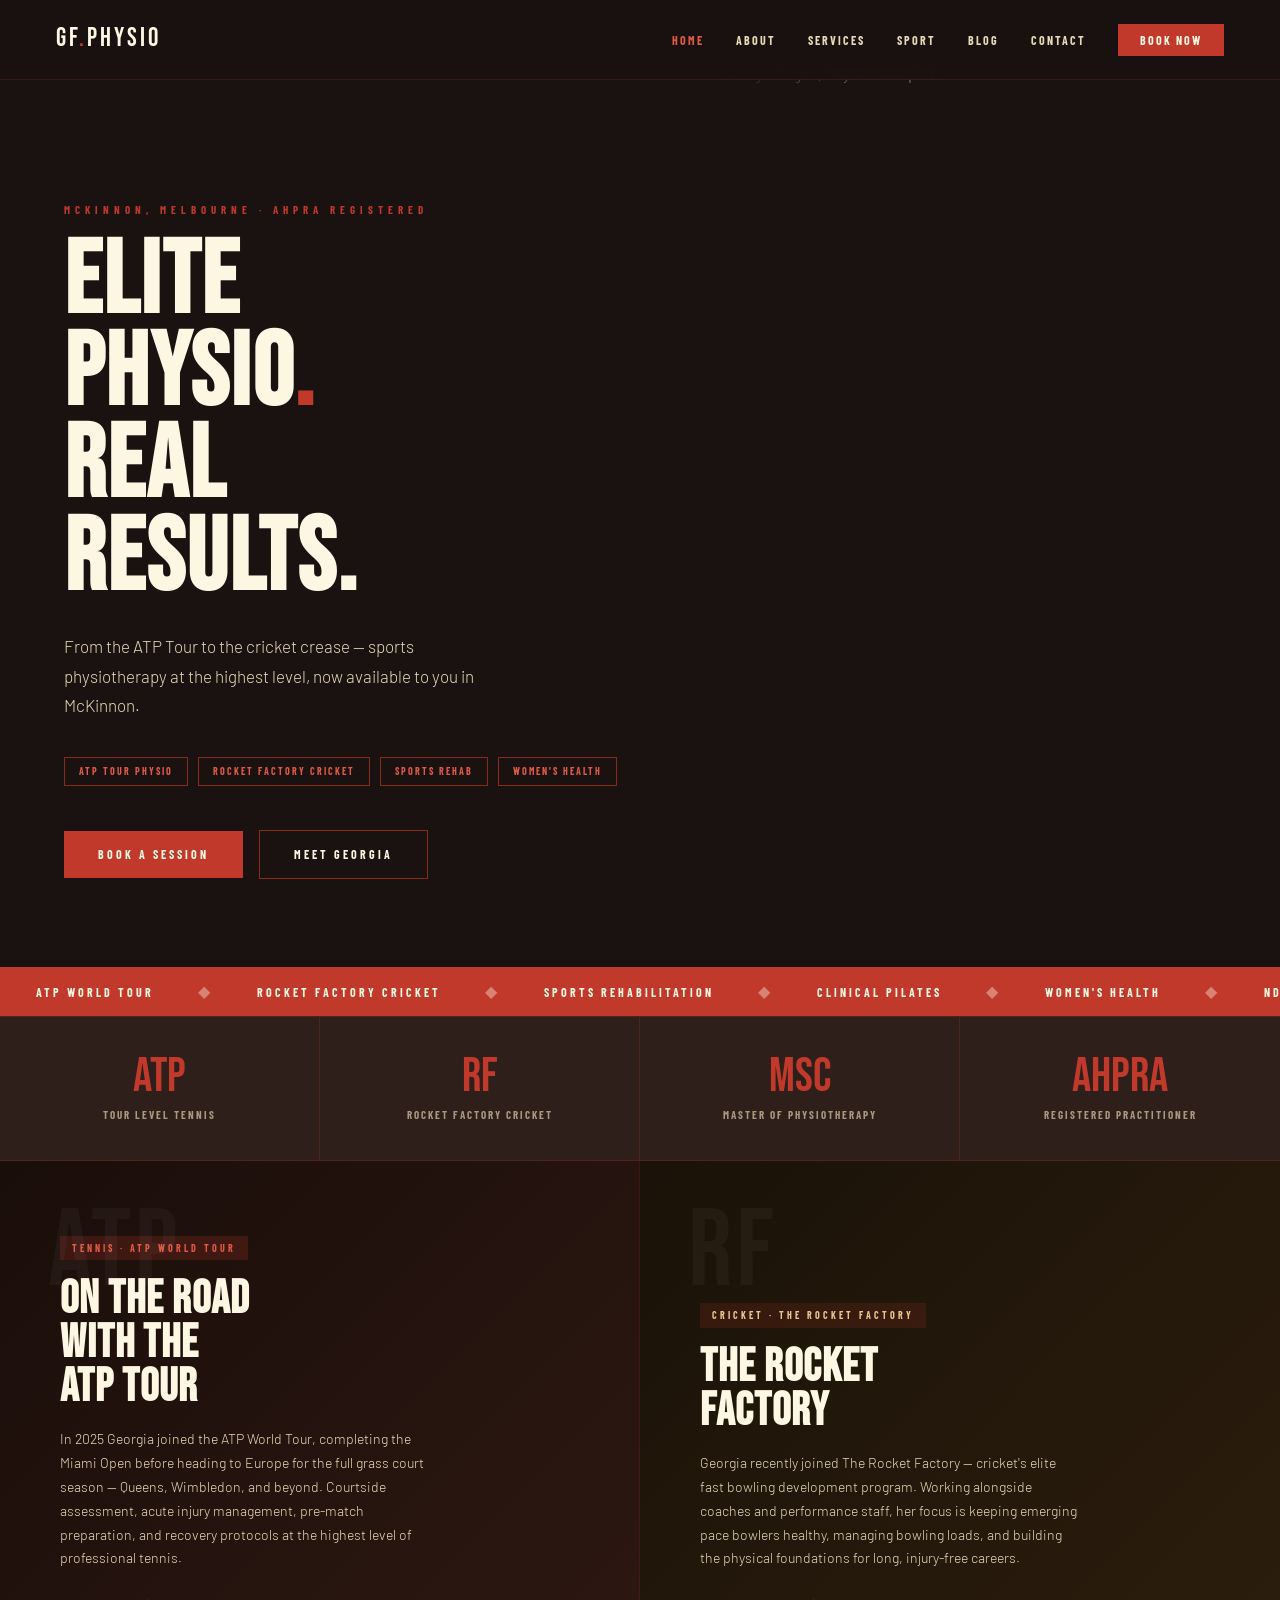
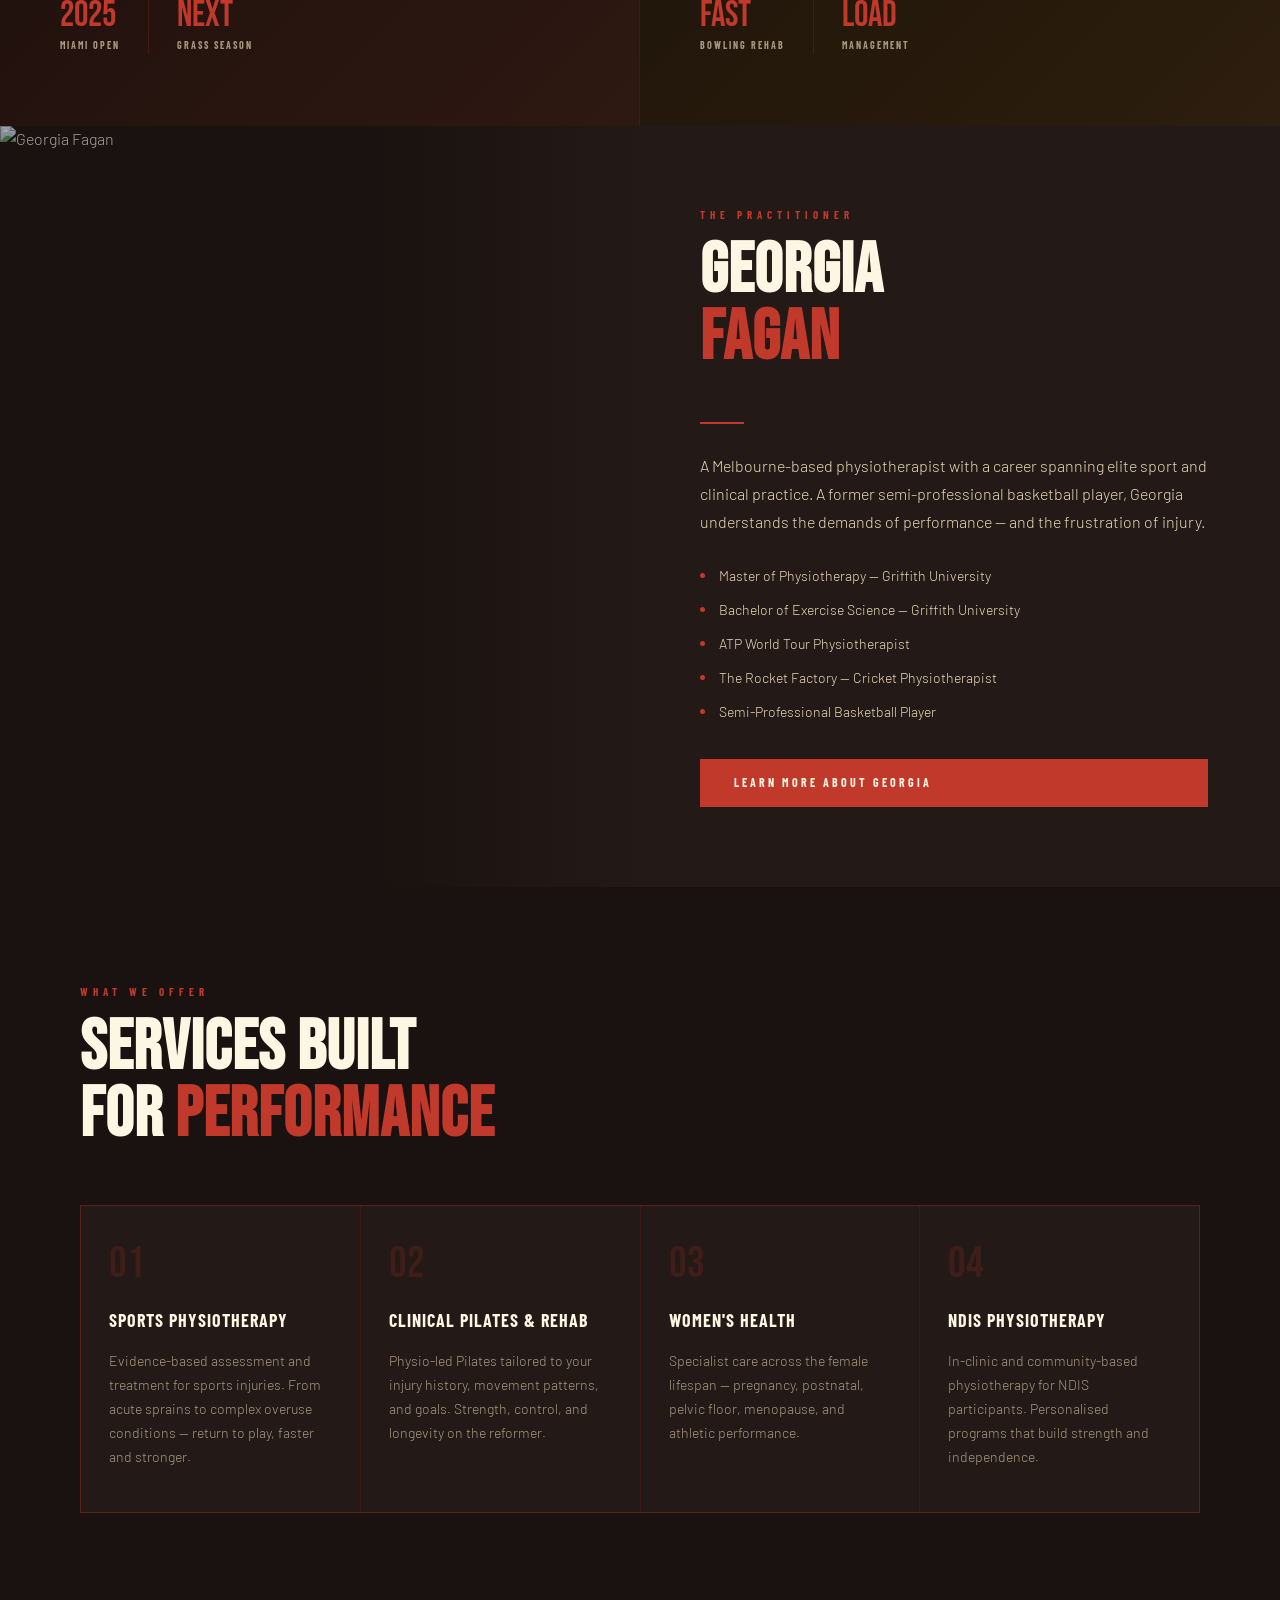
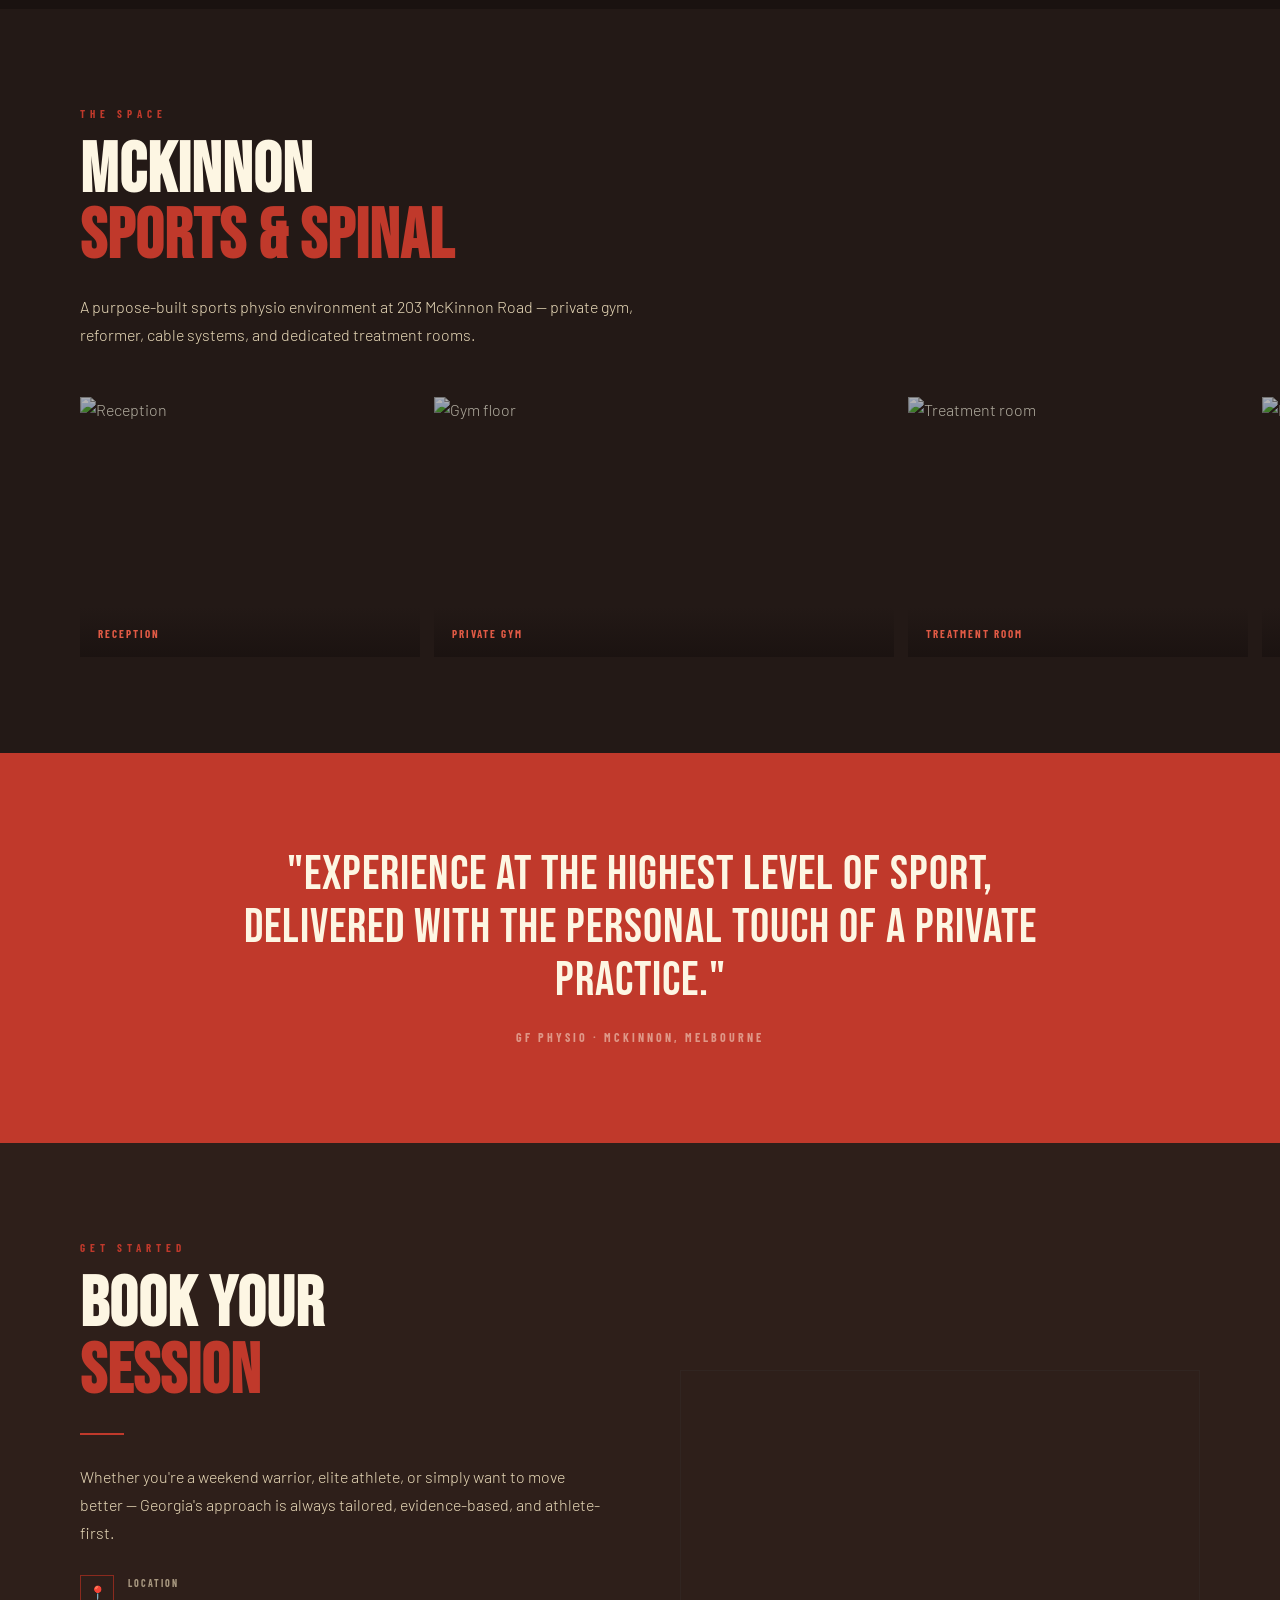
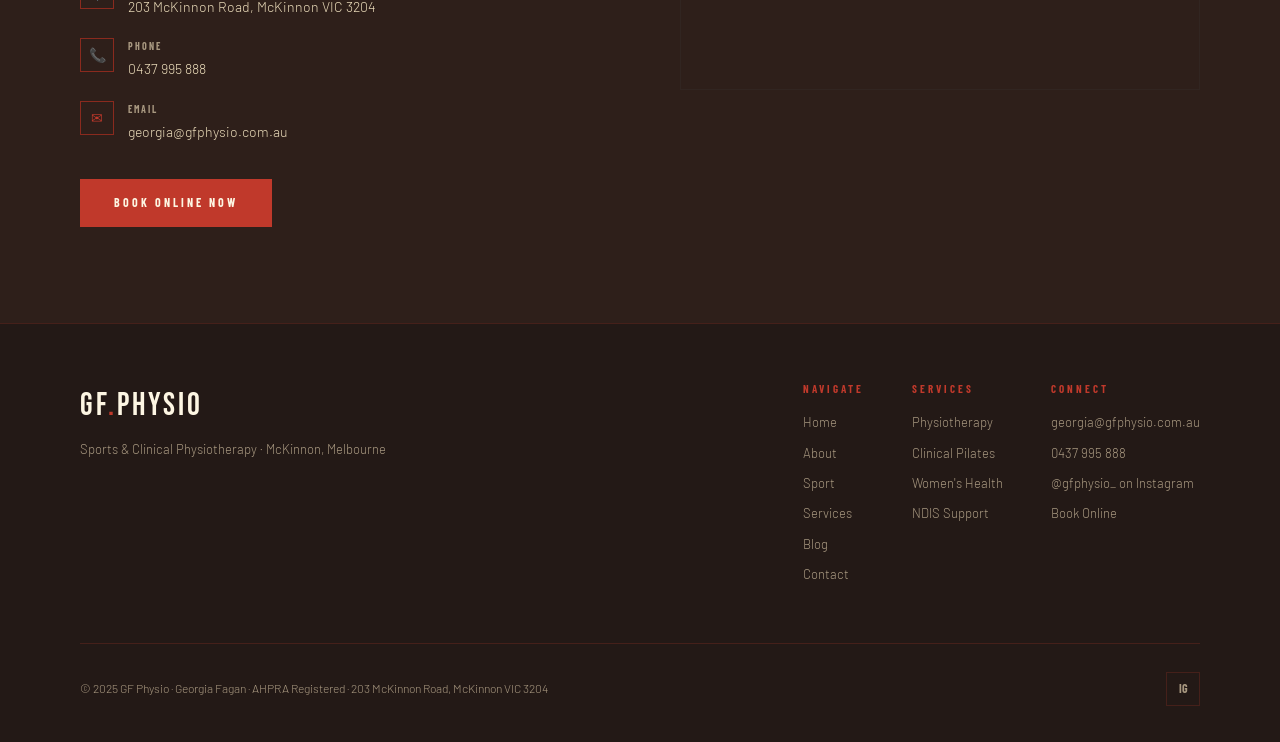
==== index.html @ b9d1942f "Add files via upload" ====
<!DOCTYPE html>
<html lang="en">
<head>
<meta charset="UTF-8">
<meta name="viewport" content="width=device-width, initial-scale=1.0">
<title>GF Physio | Sports & Clinical Physiotherapy — McKinnon, Melbourne</title>
<meta name="description" content="GF Physio offers elite sports physiotherapy in McKinnon, Melbourne. ATP Tour experience, Rocket Factory cricket, sports rehab, clinical Pilates, women's health and NDIS.">
<link rel="stylesheet" href="css/style.css">
<style>
/* ── HOME-SPECIFIC STYLES ── */

/* HERO */
.hero {
  min-height: 100vh;
  display: grid;
  grid-template-columns: 55% 45%;
  position: relative;
}
.hero-left {
  display: flex; flex-direction: column; justify-content: flex-end;
  padding: 140px 64px 88px;
  position: relative; z-index: 2;
}
.hero-eyebrow {
  font-family: 'Barlow Condensed', sans-serif;
  font-size: 11px; font-weight: 700;
  letter-spacing: 5px; text-transform: uppercase;
  color: var(--red); margin-bottom: 18px;
}
.hero-title {
  font-family: 'Bebas Neue', sans-serif;
  font-size: clamp(68px, 8vw, 116px);
  line-height: 0.9; letter-spacing: 2px;
  color: var(--cream); margin-bottom: 26px;
}
.hero-title span { color: var(--red); }
.hero-sub {
  font-size: 17px; font-weight: 300;
  color: var(--cream-dim); max-width: 440px;
  margin-bottom: 36px; line-height: 1.75;
}
.hero-badges { display: flex; gap: 10px; flex-wrap: wrap; margin-bottom: 44px; }
.badge {
  border: 1px solid var(--red-dim);
  color: var(--red-light);
  font-family: 'Barlow Condensed', sans-serif;
  font-size: 10px; font-weight: 700;
  letter-spacing: 2px; text-transform: uppercase;
  padding: 5px 14px;
}
.hero-ctas { display: flex; gap: 16px; align-items: center; flex-wrap: wrap; }
.hero-right { position: relative; overflow: hidden; }
.hero-right img { width: 100%; height: 100%; object-fit: cover; filter: brightness(0.55) contrast(1.1); }
.hero-overlay { position: absolute; inset: 0; background: linear-gradient(to right, var(--dark) 0%, transparent 35%); }
.hero-bottom-fade { position: absolute; bottom: 0; left: 0; right: 0; height: 200px; background: linear-gradient(to top, var(--dark), transparent); }

/* ABOUT STRIP */
.about-strip {
  display: grid; grid-template-columns: 1fr 1fr; gap: 0;
}
.about-img-wrap { position: relative; overflow: hidden; min-height: 560px; }
.about-img-wrap img { width: 100%; height: 100%; object-fit: cover; filter: brightness(0.65) saturate(0.85); }
.about-img-fade { position: absolute; inset: 0; background: linear-gradient(to right, transparent 55%, var(--dark2) 100%); }
.about-content { padding: 80px 72px 80px 60px; display: flex; flex-direction: column; justify-content: center; background: var(--dark2); }
.quals { display: flex; flex-direction: column; gap: 11px; margin: 28px 0 36px; }
.qual { display: flex; align-items: center; gap: 14px; font-size: 14px; color: var(--cream-dim); }
.qual-dot { width: 5px; height: 5px; border-radius: 50%; background: var(--red); flex-shrink: 0; }

/* SERVICES GRID */
.services-grid {
  display: grid;
  grid-template-columns: repeat(4,1fr);
  gap: 1px; background: var(--border);
  border: 1px solid var(--border);
  margin-top: 56px;
}
.service-card {
  background: var(--dark2);
  padding: 36px 28px 44px;
  position: relative;
  transition: background 0.25s;
}
.service-card:hover { background: var(--dark3); }
.service-num { font-family: 'Bebas Neue', sans-serif; font-size: 44px; color: rgba(192,57,43,0.18); margin-bottom: 20px; line-height: 1; }
.service-name { font-family: 'Barlow Condensed', sans-serif; font-size: 18px; font-weight: 700; letter-spacing: 1px; text-transform: uppercase; color: var(--cream); margin-bottom: 14px; }
.service-desc { font-size: 14px; color: var(--muted); line-height: 1.7; }
.service-link { position: absolute; bottom: 24px; right: 24px; color: var(--red); font-size: 18px; opacity: 0; transition: opacity 0.2s, transform 0.2s; }
.service-card:hover .service-link { opacity: 1; transform: translate(3px,-3px); }

/* SPORT PANELS */
.sport-panels { display: grid; grid-template-columns: 1fr 1fr; }
.sport-panel { padding: 72px 60px; min-height: 480px; display: flex; flex-direction: column; justify-content: flex-end; position: relative; overflow: hidden; }
.sport-panel-atp { background: linear-gradient(135deg, #1a0e0a 0%, #2e1812 100%); border-right: 1px solid var(--border); }
.sport-panel-cricket { background: linear-gradient(135deg, #1a1208 0%, #2d1e0e 100%); }
.sport-bg-text {
  position: absolute; top: 36px; left: 48px;
  font-family: 'Bebas Neue', sans-serif; font-size: 110px; line-height: 1;
  color: rgba(255,255,255,0.04); pointer-events: none; letter-spacing: 4px;
}
.sport-tag {
  display: inline-block;
  font-family: 'Barlow Condensed', sans-serif;
  font-size: 10px; font-weight: 700; letter-spacing: 3px; text-transform: uppercase;
  padding: 4px 12px; margin-bottom: 18px;
}
.sport-panel-atp .sport-tag { background: rgba(192,57,43,0.2); color: var(--red-light); }
.sport-panel-cricket .sport-tag { background: rgba(192,57,43,0.15); color: #e8c890; }
.sport-title { font-family: 'Bebas Neue', sans-serif; font-size: 46px; line-height: 0.95; letter-spacing: 1px; color: var(--cream); margin-bottom: 18px; }
.sport-body { font-size: 14px; color: var(--cream-dim); line-height: 1.7; max-width: 380px; margin-bottom: 28px; }
.sport-stats { display: flex; gap: 28px; }
.sport-stat-num { font-family: 'Bebas Neue', sans-serif; font-size: 36px; color: var(--red); line-height: 1; }
.sport-stat-label { font-family: 'Barlow Condensed', sans-serif; font-size: 10px; font-weight: 700; letter-spacing: 2px; text-transform: uppercase; color: var(--muted); margin-top: 3px; }
.sport-divider { width: 1px; background: var(--border); align-self: stretch; }

/* QUOTE STRIP */
.quote-strip { padding: 72px 80px; text-align: center; }
.quote-text {
  font-family: 'Bebas Neue', sans-serif;
  font-size: clamp(28px, 4vw, 48px);
  line-height: 1.1; letter-spacing: 1px;
  color: var(--cream); max-width: 860px; margin: 0 auto 20px;
}
.quote-attr { font-family: 'Barlow Condensed', sans-serif; font-size: 12px; font-weight: 700; letter-spacing: 3px; text-transform: uppercase; color: rgba(253,246,227,0.5); }

/* CLINIC SCROLL */
.clinic-scroll-wrap { overflow-x: auto; padding: 0 80px; scrollbar-width: none; }
.clinic-scroll-wrap::-webkit-scrollbar { display: none; }
.clinic-scroll { display: flex; gap: 14px; }
.clinic-img { flex-shrink: 0; width: 340px; height: 260px; overflow: hidden; position: relative; }
.clinic-img.wide { width: 460px; }
.clinic-img img { width: 100%; height: 100%; object-fit: cover; filter: brightness(0.7); transition: filter 0.3s, transform 0.4s; }
.clinic-img:hover img { filter: brightness(0.9); transform: scale(1.04); }
.clinic-label {
  position: absolute; bottom: 0; left: 0; right: 0;
  padding: 18px 18px 14px;
  background: linear-gradient(to top, rgba(26,18,16,0.9) 0%, transparent 100%);
  font-family: 'Barlow Condensed', sans-serif; font-size: 11px; font-weight: 700; letter-spacing: 2px; text-transform: uppercase; color: var(--red-light);
}

/* BOOKING CTA */
.booking-cta { display: grid; grid-template-columns: 1fr 1fr; align-items: center; gap: 80px; }
.booking-details { display: flex; flex-direction: column; gap: 20px; margin: 28px 0 36px; }
.booking-item { display: flex; gap: 14px; align-items: flex-start; }
.booking-icon { width: 34px; height: 34px; border: 1px solid var(--red-dim); display: flex; align-items: center; justify-content: center; font-size: 14px; flex-shrink: 0; color: var(--red); }
.booking-label { font-family: 'Barlow Condensed', sans-serif; font-size: 10px; font-weight: 700; letter-spacing: 2px; text-transform: uppercase; color: var(--muted); margin-bottom: 3px; }
.booking-value { font-size: 14px; color: var(--cream-dim); }

/* RESPONSIVE */
@media (max-width: 900px) {
  .hero { grid-template-columns: 1fr; min-height: auto; }
  .hero-left { padding: 100px 28px 56px; }
  .hero-right { display: none; }
  .about-strip { grid-template-columns: 1fr; }
  .about-img-wrap { min-height: 320px; }
  .about-img-fade { display: none; }
  .about-content { padding: 56px 28px; }
  .services-grid { grid-template-columns: 1fr 1fr; }
  .sport-panels { grid-template-columns: 1fr; }
  .sport-panel-atp { border-right: none; border-bottom: 1px solid var(--border); }
  .booking-cta { grid-template-columns: 1fr; gap: 0; }
  .clinic-scroll-wrap { padding: 0 28px; }
  .quote-strip { padding: 56px 28px; }
}
@media (max-width: 600px) {
  .services-grid { grid-template-columns: 1fr; }
  .hero-title { font-size: 58px; }
}
</style>
</head>
<body>
<div class="page-wrap">

  <!-- HERO -->
  <section class="hero">
    <div class="hero-left">
      <p class="hero-eyebrow">McKinnon, Melbourne · AHPRA Registered</p>
      <h1 class="hero-title">ELITE<br>PHYSIO<span>.</span><br>REAL<br>RESULTS.</h1>
      <p class="hero-sub">From the ATP Tour to the cricket crease — sports physiotherapy at the highest level, now available to you in McKinnon.</p>
      <div class="hero-badges">
        <span class="badge">ATP Tour Physio</span>
        <span class="badge">Rocket Factory Cricket</span>
        <span class="badge">Sports Rehab</span>
        <span class="badge">Women's Health</span>
      </div>
      <div class="hero-ctas">
        <a href="https://gfphysio.au4.cliniko.com/bookings#service" class="btn btn-primary" target="_blank">Book a Session</a>
        <a href="about.html" class="btn btn-ghost">Meet Georgia</a>
      </div>
    </div>
    <div class="hero-right">
      <img src="images/georgia.jpg" alt="Georgia Fagan, Physiotherapist">
      <div class="hero-overlay"></div>
      <div class="hero-bottom-fade"></div>
    </div>
  </section>

  <!-- TICKER -->
  <div class="ticker">
    <div class="ticker-inner">
      <span class="ticker-item">ATP World Tour</span><span class="ticker-dot">◆</span>
      <span class="ticker-item">Rocket Factory Cricket</span><span class="ticker-dot">◆</span>
      <span class="ticker-item">Sports Rehabilitation</span><span class="ticker-dot">◆</span>
      <span class="ticker-item">Clinical Pilates</span><span class="ticker-dot">◆</span>
      <span class="ticker-item">Women's Health</span><span class="ticker-dot">◆</span>
      <span class="ticker-item">NDIS Support</span><span class="ticker-dot">◆</span>
      <span class="ticker-item">McKinnon · Melbourne</span><span class="ticker-dot">◆</span>
      <span class="ticker-item">ATP World Tour</span><span class="ticker-dot">◆</span>
      <span class="ticker-item">Rocket Factory Cricket</span><span class="ticker-dot">◆</span>
      <span class="ticker-item">Sports Rehabilitation</span><span class="ticker-dot">◆</span>
      <span class="ticker-item">Clinical Pilates</span><span class="ticker-dot">◆</span>
      <span class="ticker-item">Women's Health</span><span class="ticker-dot">◆</span>
      <span class="ticker-item">NDIS Support</span><span class="ticker-dot">◆</span>
      <span class="ticker-item">McKinnon · Melbourne</span><span class="ticker-dot">◆</span>
    </div>
  </div>

  <!-- CREDENTIALS -->
  <div class="cred-strip">
    <div class="cred-grid">
      <div class="cred-item"><div class="cred-num">ATP</div><div class="cred-label">Tour Level Tennis</div></div>
      <div class="cred-item"><div class="cred-num">RF</div><div class="cred-label">Rocket Factory Cricket</div></div>
      <div class="cred-item"><div class="cred-num">MSc</div><div class="cred-label">Master of Physiotherapy</div></div>
      <div class="cred-item"><div class="cred-num">AHPRA</div><div class="cred-label">Registered Practitioner</div></div>
    </div>
  </div>

  <!-- SPORT PANELS -->
  <div class="sport-panels">
    <div class="sport-panel sport-panel-atp">
      <div class="sport-bg-text">ATP</div>
      <div>
        <span class="sport-tag">Tennis · ATP World Tour</span>
        <h2 class="sport-title">ON THE ROAD<br>WITH THE<br>ATP TOUR</h2>
        <p class="sport-body">In 2025 Georgia joined the ATP World Tour, completing the Miami Open before heading to Europe for the full grass court season — Queens, Wimbledon, and beyond. Courtside assessment, acute injury management, pre-match preparation, and recovery protocols at the highest level of professional tennis.</p>
        <div class="sport-stats">
          <div class="sport-stat"><div class="sport-stat-num">2025</div><div class="sport-stat-label">Miami Open</div></div>
          <div class="sport-divider"></div>
          <div class="sport-stat"><div class="sport-stat-num">Next</div><div class="sport-stat-label">Grass Season</div></div>
        </div>
      </div>
    </div>
    <div class="sport-panel sport-panel-cricket">
      <div class="sport-bg-text">RF</div>
      <div>
        <span class="sport-tag">Cricket · The Rocket Factory</span>
        <h2 class="sport-title">THE ROCKET<br>FACTORY</h2>
        <p class="sport-body">Georgia recently joined The Rocket Factory — cricket's elite fast bowling development program. Working alongside coaches and performance staff, her focus is keeping emerging pace bowlers healthy, managing bowling loads, and building the physical foundations for long, injury-free careers.</p>
        <div class="sport-stats">
          <div class="sport-stat"><div class="sport-stat-num">Fast</div><div class="sport-stat-label">Bowling Rehab</div></div>
          <div class="sport-divider"></div>
          <div class="sport-stat"><div class="sport-stat-num">Load</div><div class="sport-stat-label">Management</div></div>
        </div>
      </div>
    </div>
  </div>

  <!-- ABOUT STRIP -->
  <div class="about-strip">
    <div class="about-img-wrap">
      <img src="images/georgia.jpg" alt="Georgia Fagan">
      <div class="about-img-fade"></div>
    </div>
    <div class="about-content">
      <p class="section-label">The Practitioner</p>
      <h2 class="section-title">GEORGIA<br><span>FAGAN</span></h2>
      <div class="gold-line"></div>
      <p class="section-body">A Melbourne-based physiotherapist with a career spanning elite sport and clinical practice. A former semi-professional basketball player, Georgia understands the demands of performance — and the frustration of injury.</p>
      <div class="quals">
        <div class="qual"><div class="qual-dot"></div>Master of Physiotherapy — Griffith University</div>
        <div class="qual"><div class="qual-dot"></div>Bachelor of Exercise Science — Griffith University</div>
        <div class="qual"><div class="qual-dot"></div>ATP World Tour Physiotherapist</div>
        <div class="qual"><div class="qual-dot"></div>The Rocket Factory — Cricket Physiotherapist</div>
        <div class="qual"><div class="qual-dot"></div>Semi-Professional Basketball Player</div>
      </div>
      <a href="about.html" class="btn btn-primary">Learn More About Georgia</a>
    </div>
  </div>

  <!-- SERVICES -->
  <section class="section section--dark">
    <p class="section-label">What We Offer</p>
    <h2 class="section-title">SERVICES BUILT<br>FOR <span>PERFORMANCE</span></h2>
    <div class="services-grid">
      <div class="service-card">
        <div class="service-num">01</div>
        <div class="service-name">Sports Physiotherapy</div>
        <p class="service-desc">Evidence-based assessment and treatment for sports injuries. From acute sprains to complex overuse conditions — return to play, faster and stronger.</p>
        <a href="services.html#physio" class="service-link">↗</a>
      </div>
      <div class="service-card">
        <div class="service-num">02</div>
        <div class="service-name">Clinical Pilates & Rehab</div>
        <p class="service-desc">Physio-led Pilates tailored to your injury history, movement patterns, and goals. Strength, control, and longevity on the reformer.</p>
        <a href="services.html#pilates" class="service-link">↗</a>
      </div>
      <div class="service-card">
        <div class="service-num">03</div>
        <div class="service-name">Women's Health</div>
        <p class="service-desc">Specialist care across the female lifespan — pregnancy, postnatal, pelvic floor, menopause, and athletic performance.</p>
        <a href="services.html#womens" class="service-link">↗</a>
      </div>
      <div class="service-card">
        <div class="service-num">04</div>
        <div class="service-name">NDIS Physiotherapy</div>
        <p class="service-desc">In-clinic and community-based physiotherapy for NDIS participants. Personalised programs that build strength and independence.</p>
        <a href="services.html#ndis" class="service-link">↗</a>
      </div>
    </div>
  </section>

  <!-- CLINIC PHOTOS -->
  <section class="section section--dark2" style="padding-left:0;padding-right:0;">
    <div style="padding:0 80px 48px;">
      <p class="section-label">The Space</p>
      <h2 class="section-title">McKINNON<br><span>SPORTS & SPINAL</span></h2>
      <p class="section-body">A purpose-built sports physio environment at 203 McKinnon Road — private gym, reformer, cable systems, and dedicated treatment rooms.</p>
    </div>
    <div class="clinic-scroll-wrap">
      <div class="clinic-scroll">
        <div class="clinic-img"><img src="images/reception.jpg" alt="Reception"><div class="clinic-label">Reception</div></div>
        <div class="clinic-img wide"><img src="images/gym1.jpg" alt="Gym floor"><div class="clinic-label">Private Gym</div></div>
        <div class="clinic-img"><img src="images/treatment.jpg" alt="Treatment room"><div class="clinic-label">Treatment Room</div></div>
        <div class="clinic-img wide"><img src="images/gym2.jpg" alt="Equipment"><div class="clinic-label">Equipment</div></div>
        <div class="clinic-img"><img src="images/corridor.jpg" alt="Corridor"><div class="clinic-label">The Clinic</div></div>
      </div>
    </div>
  </section>

  <!-- QUOTE -->
  <section class="section section--red">
    <div class="quote-strip" style="padding:0;">
      <p class="quote-text">"EXPERIENCE AT THE HIGHEST LEVEL OF SPORT, DELIVERED WITH THE PERSONAL TOUCH OF A PRIVATE PRACTICE."</p>
      <p class="quote-attr">GF Physio · McKinnon, Melbourne</p>
    </div>
  </section>

  <!-- BOOKING CTA -->
  <section class="section section--dark3">
    <div class="booking-cta">
      <div>
        <p class="section-label">Get Started</p>
        <h2 class="section-title">BOOK YOUR<br><span>SESSION</span></h2>
        <div class="gold-line"></div>
        <p class="section-body">Whether you're a weekend warrior, elite athlete, or simply want to move better — Georgia's approach is always tailored, evidence-based, and athlete-first.</p>
        <div class="booking-details">
          <div class="booking-item">
            <div class="booking-icon">📍</div>
            <div><div class="booking-label">Location</div><div class="booking-value">203 McKinnon Road, McKinnon VIC 3204</div></div>
          </div>
          <div class="booking-item">
            <div class="booking-icon">📞</div>
            <div><div class="booking-label">Phone</div><div class="booking-value"><a href="tel:0437995888" style="color:var(--cream-dim);">0437 995 888</a></div></div>
          </div>
          <div class="booking-item">
            <div class="booking-icon">✉</div>
            <div><div class="booking-label">Email</div><div class="booking-value"><a href="mailto:georgia@gfphysio.com.au" style="color:var(--cream-dim);">georgia@gfphysio.com.au</a></div></div>
          </div>
        </div>
        <a href="https://gfphysio.au4.cliniko.com/bookings#service" class="btn btn-primary" target="_blank">Book Online Now</a>
      </div>
      <div>
        <iframe src="https://www.google.com/maps/embed?pb=!1m18!1m12!1m3!1d3148.0!2d145.047!3d-37.917!2m3!1f0!2f0!3f0!3m2!1i1024!2i768!4f13.1!3m3!1m2!1s0x0%3A0x0!2s203+McKinnon+Road+McKinnon!5e0!3m2!1sen!2sau!4v1" width="100%" height="320" style="border:1px solid var(--border); filter:grayscale(1) brightness(0.7);" allowfullscreen="" loading="lazy"></iframe>
      </div>
    </div>
  </section>

</div>
<script src="js/layout.js"></script>
</body>
</html>
---- css/style.css ----
/* ============================================================
   GF PHYSIO — MAIN STYLESHEET
   ============================================================ */

@import url('https://fonts.googleapis.com/css2?family=Bebas+Neue&family=Barlow:ital,wght@0,300;0,400;0,500;0,600;1,300&family=Barlow+Condensed:wght@400;600;700&display=swap');

*, *::before, *::after { box-sizing: border-box; margin: 0; padding: 0; }

:root {
  --dark:       #1a1210;
  --dark2:      #231916;
  --dark3:      #2e1f1a;
  --dark4:      #3d2920;
  --red:        #c0392b;
  --red-light:  #e05a45;
  --red-dim:    #8a2a1e;
  --cream:      #fdf6e3;
  --cream-dim:  #e8d9b8;
  --muted:      #a89880;
  --border:     rgba(192,57,43,0.22);
}

html { scroll-behavior: smooth; }

body {
  background: var(--dark);
  color: var(--cream);
  font-family: 'Barlow', sans-serif;
  font-weight: 300;
  line-height: 1.65;
  overflow-x: hidden;
}

img { display: block; max-width: 100%; }
a { text-decoration: none; color: inherit; }

/* ── NAV ── */
nav {
  position: fixed; top: 0; left: 0; right: 0; z-index: 200;
  display: flex; align-items: center; justify-content: space-between;
  padding: 18px 56px;
  background: rgba(26,18,16,0.96);
  border-bottom: 1px solid var(--border);
  backdrop-filter: blur(8px);
}
.nav-logo {
  font-family: 'Bebas Neue', sans-serif;
  font-size: 26px;
  letter-spacing: 3px;
  color: var(--cream);
}
.nav-logo span { color: var(--red); }
.nav-links { display: flex; gap: 32px; align-items: center; list-style: none; }
.nav-links a {
  font-family: 'Barlow Condensed', sans-serif;
  font-size: 12px;
  font-weight: 700;
  letter-spacing: 2px;
  text-transform: uppercase;
  color: var(--cream-dim);
  transition: color 0.2s;
}
.nav-links a:hover,
.nav-links a.active { color: var(--red-light); }
.nav-cta {
  background: var(--red) !important;
  color: var(--cream) !important;
  padding: 9px 22px !important;
  letter-spacing: 2px;
  transition: background 0.2s !important;
}
.nav-cta:hover { background: var(--red-light) !important; }

/* Hamburger */
.nav-hamburger {
  display: none;
  flex-direction: column;
  gap: 5px;
  cursor: pointer;
  padding: 4px;
  background: none;
  border: none;
}
.nav-hamburger span {
  display: block;
  width: 24px;
  height: 2px;
  background: var(--cream);
  transition: all 0.3s;
}
.mobile-menu {
  display: none;
  position: fixed;
  top: 61px; left: 0; right: 0;
  background: var(--dark2);
  border-bottom: 1px solid var(--border);
  padding: 24px 32px;
  z-index: 199;
  flex-direction: column;
  gap: 20px;
}
.mobile-menu.open { display: flex; }
.mobile-menu a {
  font-family: 'Barlow Condensed', sans-serif;
  font-size: 16px;
  font-weight: 700;
  letter-spacing: 2px;
  text-transform: uppercase;
  color: var(--cream-dim);
  padding: 8px 0;
  border-bottom: 1px solid var(--border);
}
.mobile-menu a:last-child { border-bottom: none; }
.mobile-menu .nav-cta {
  background: var(--red) !important;
  color: var(--cream) !important;
  text-align: center;
  padding: 12px !important;
}

/* ── PAGE WRAPPER ── */
.page-wrap { padding-top: 61px; }

/* ── SECTION UTILITIES ── */
.section { padding: 96px 80px; }
.section--dark  { background: var(--dark); }
.section--dark2 { background: var(--dark2); }
.section--dark3 { background: var(--dark3); }
.section--red   { background: var(--red); }

.section-label {
  font-family: 'Barlow Condensed', sans-serif;
  font-size: 11px; font-weight: 700;
  letter-spacing: 5px; text-transform: uppercase;
  color: var(--red); margin-bottom: 14px;
}
.section-title {
  font-family: 'Bebas Neue', sans-serif;
  font-size: clamp(46px, 5.5vw, 72px);
  line-height: 0.95; letter-spacing: 1px;
  color: var(--cream); margin-bottom: 22px;
}
.section-title span { color: var(--red); }
.section-body {
  font-size: 16px; font-weight: 300;
  color: var(--cream-dim); line-height: 1.75;
  max-width: 560px;
}
.gold-line { width: 44px; height: 2px; background: var(--red); margin: 28px 0; }

/* ── BUTTONS ── */
.btn {
  display: inline-block;
  font-family: 'Barlow Condensed', sans-serif;
  font-size: 12px; font-weight: 700;
  letter-spacing: 3px; text-transform: uppercase;
  padding: 14px 34px;
  transition: background 0.2s, transform 0.15s;
  cursor: pointer; border: none;
}
.btn-primary { background: var(--red); color: var(--cream); }
.btn-primary:hover { background: var(--red-light); transform: translateY(-1px); }
.btn-ghost {
  background: transparent;
  color: var(--cream);
  border: 1px solid var(--red-dim);
}
.btn-ghost:hover { border-color: var(--red); color: var(--red-light); }

/* ── TICKER ── */
.ticker { background: var(--red); overflow: hidden; padding: 11px 0; white-space: nowrap; }
.ticker-inner { display: inline-block; animation: tick 28s linear infinite; }
.ticker-item {
  font-family: 'Barlow Condensed', sans-serif;
  font-size: 12px; font-weight: 700;
  letter-spacing: 3px; text-transform: uppercase;
  color: var(--cream); padding: 0 36px;
}
.ticker-dot { color: rgba(253,246,227,0.4); padding: 0 8px; }
@keyframes tick { 0% { transform: translateX(0); } 100% { transform: translateX(-50%); } }

/* ── FOOTER ── */
footer {
  background: var(--dark2);
  border-top: 1px solid var(--border);
  padding: 56px 80px 36px;
}
.footer-top { display: flex; justify-content: space-between; align-items: flex-start; margin-bottom: 48px; flex-wrap: wrap; gap: 40px; }
.footer-logo { font-family: 'Bebas Neue', sans-serif; font-size: 32px; letter-spacing: 3px; color: var(--cream); }
.footer-logo span { color: var(--red); }
.footer-tagline { font-size: 13px; color: var(--muted); margin-top: 6px; }
.footer-nav { display: flex; gap: 48px; flex-wrap: wrap; }
.footer-col h4 {
  font-family: 'Barlow Condensed', sans-serif;
  font-size: 11px; font-weight: 700;
  letter-spacing: 3px; text-transform: uppercase;
  color: var(--red); margin-bottom: 14px;
}
.footer-col a {
  display: block; font-size: 13px; font-weight: 300;
  color: var(--muted); margin-bottom: 9px;
  transition: color 0.2s;
}
.footer-col a:hover { color: var(--cream); }
.footer-bottom {
  border-top: 1px solid var(--border);
  padding-top: 28px;
  display: flex; justify-content: space-between; align-items: center;
  flex-wrap: wrap; gap: 16px;
}
.footer-copy { font-size: 12px; color: var(--muted); }
.footer-social {
  display: flex; gap: 12px;
}
.social-btn {
  width: 34px; height: 34px;
  border: 1px solid var(--border);
  display: flex; align-items: center; justify-content: center;
  font-size: 12px; font-weight: 700;
  color: var(--muted);
  font-family: 'Barlow Condensed', sans-serif;
  letter-spacing: 0;
  transition: border-color 0.2s, color 0.2s;
}
.social-btn:hover { border-color: var(--red); color: var(--red-light); }

/* ── CREDENTIAL STRIP ── */
.cred-strip { background: var(--dark3); border-top: 1px solid var(--border); border-bottom: 1px solid var(--border); }
.cred-grid { display: grid; grid-template-columns: repeat(4,1fr); }
.cred-item {
  padding: 36px 40px; text-align: center;
  border-right: 1px solid var(--border);
}
.cred-item:last-child { border-right: none; }
.cred-num { font-family: 'Bebas Neue', sans-serif; font-size: 48px; line-height: 1; color: var(--red); }
.cred-label { font-family: 'Barlow Condensed', sans-serif; font-size: 11px; font-weight: 700; letter-spacing: 2px; text-transform: uppercase; color: var(--muted); margin-top: 5px; }

/* ── PAGE HERO (inner pages) ── */
.page-hero {
  background: var(--dark2);
  padding: 80px 80px 64px;
  border-bottom: 1px solid var(--border);
}
.page-hero .section-title { margin-bottom: 16px; }

/* ── RESPONSIVE ── */
@media (max-width: 900px) {
  nav { padding: 16px 24px; }
  .nav-links { display: none; }
  .nav-hamburger { display: flex; }
  .section { padding: 64px 28px; }
  .section-title { font-size: 42px; }
  .cred-grid { grid-template-columns: repeat(2,1fr); }
  .cred-item { border-right: none; border-bottom: 1px solid var(--border); }
  footer { padding: 48px 28px 28px; }
  .footer-top { flex-direction: column; }
  .page-hero { padding: 60px 28px 48px; }
}
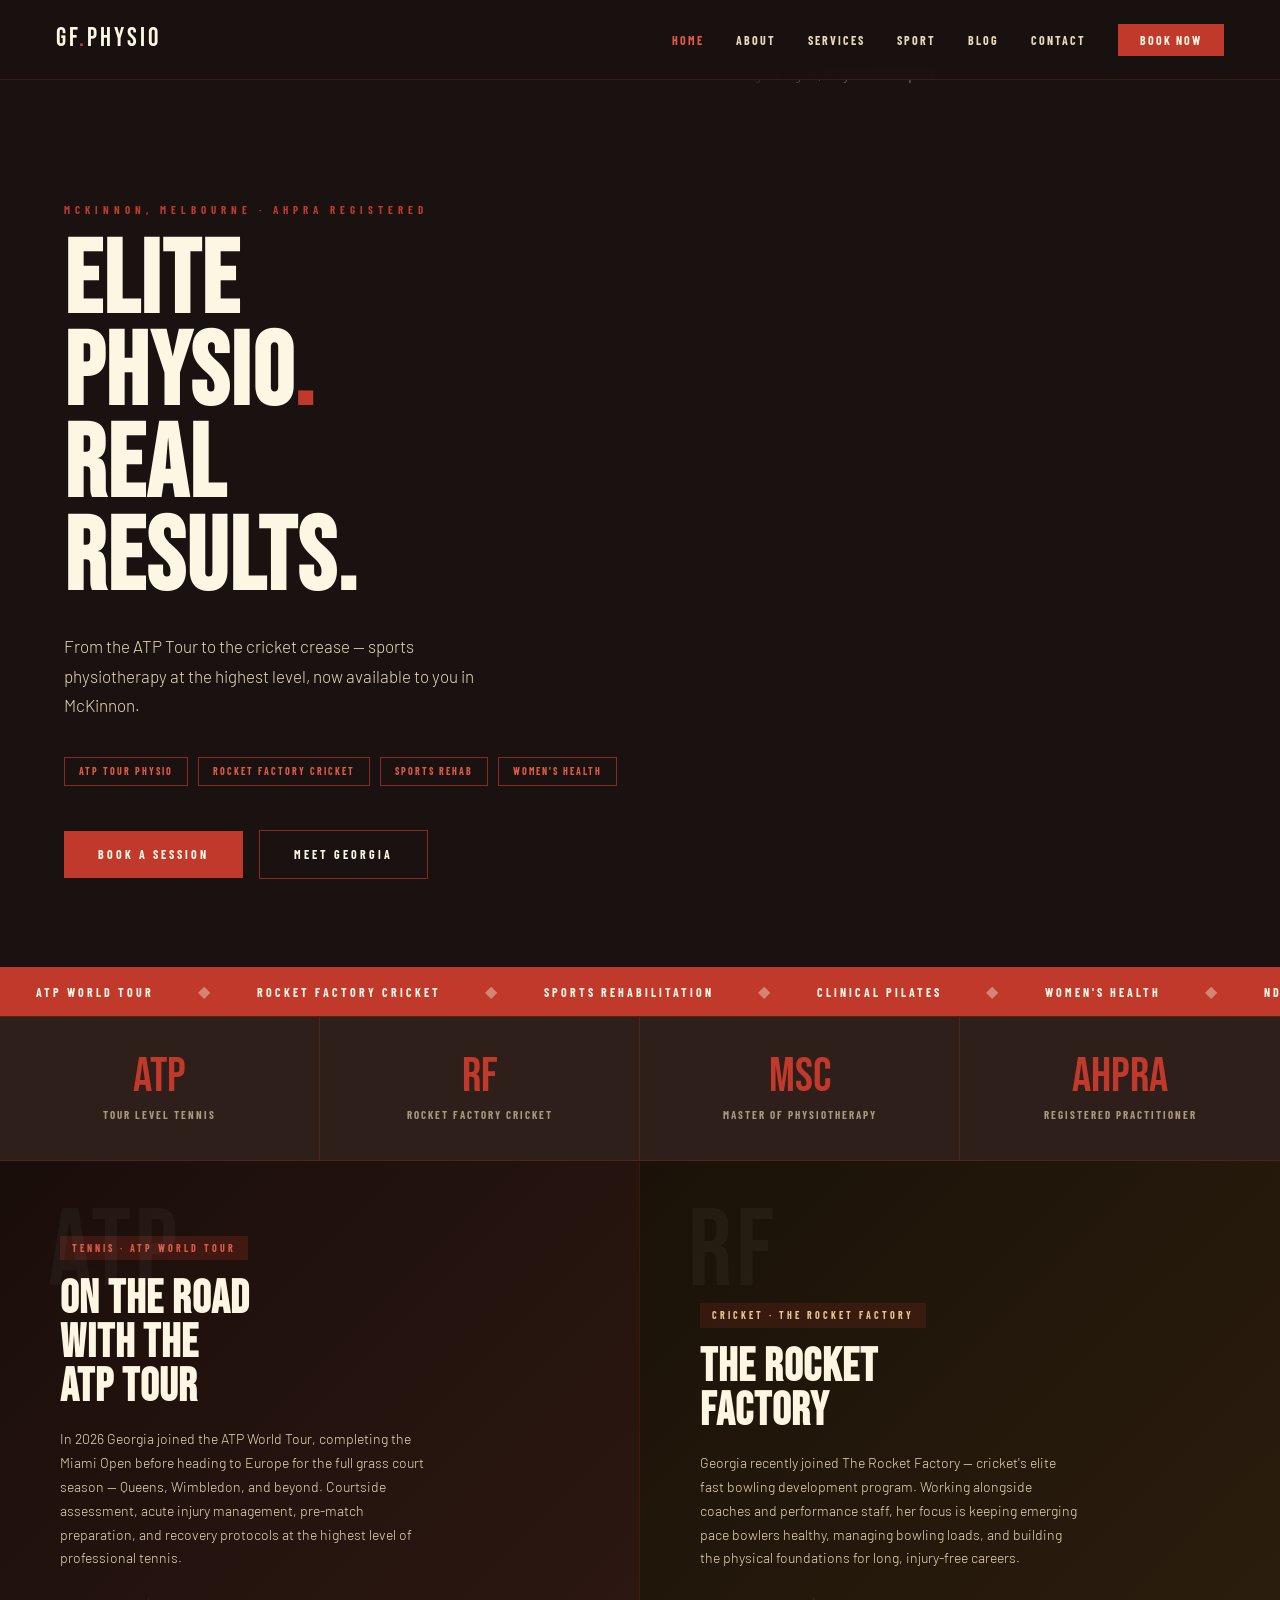
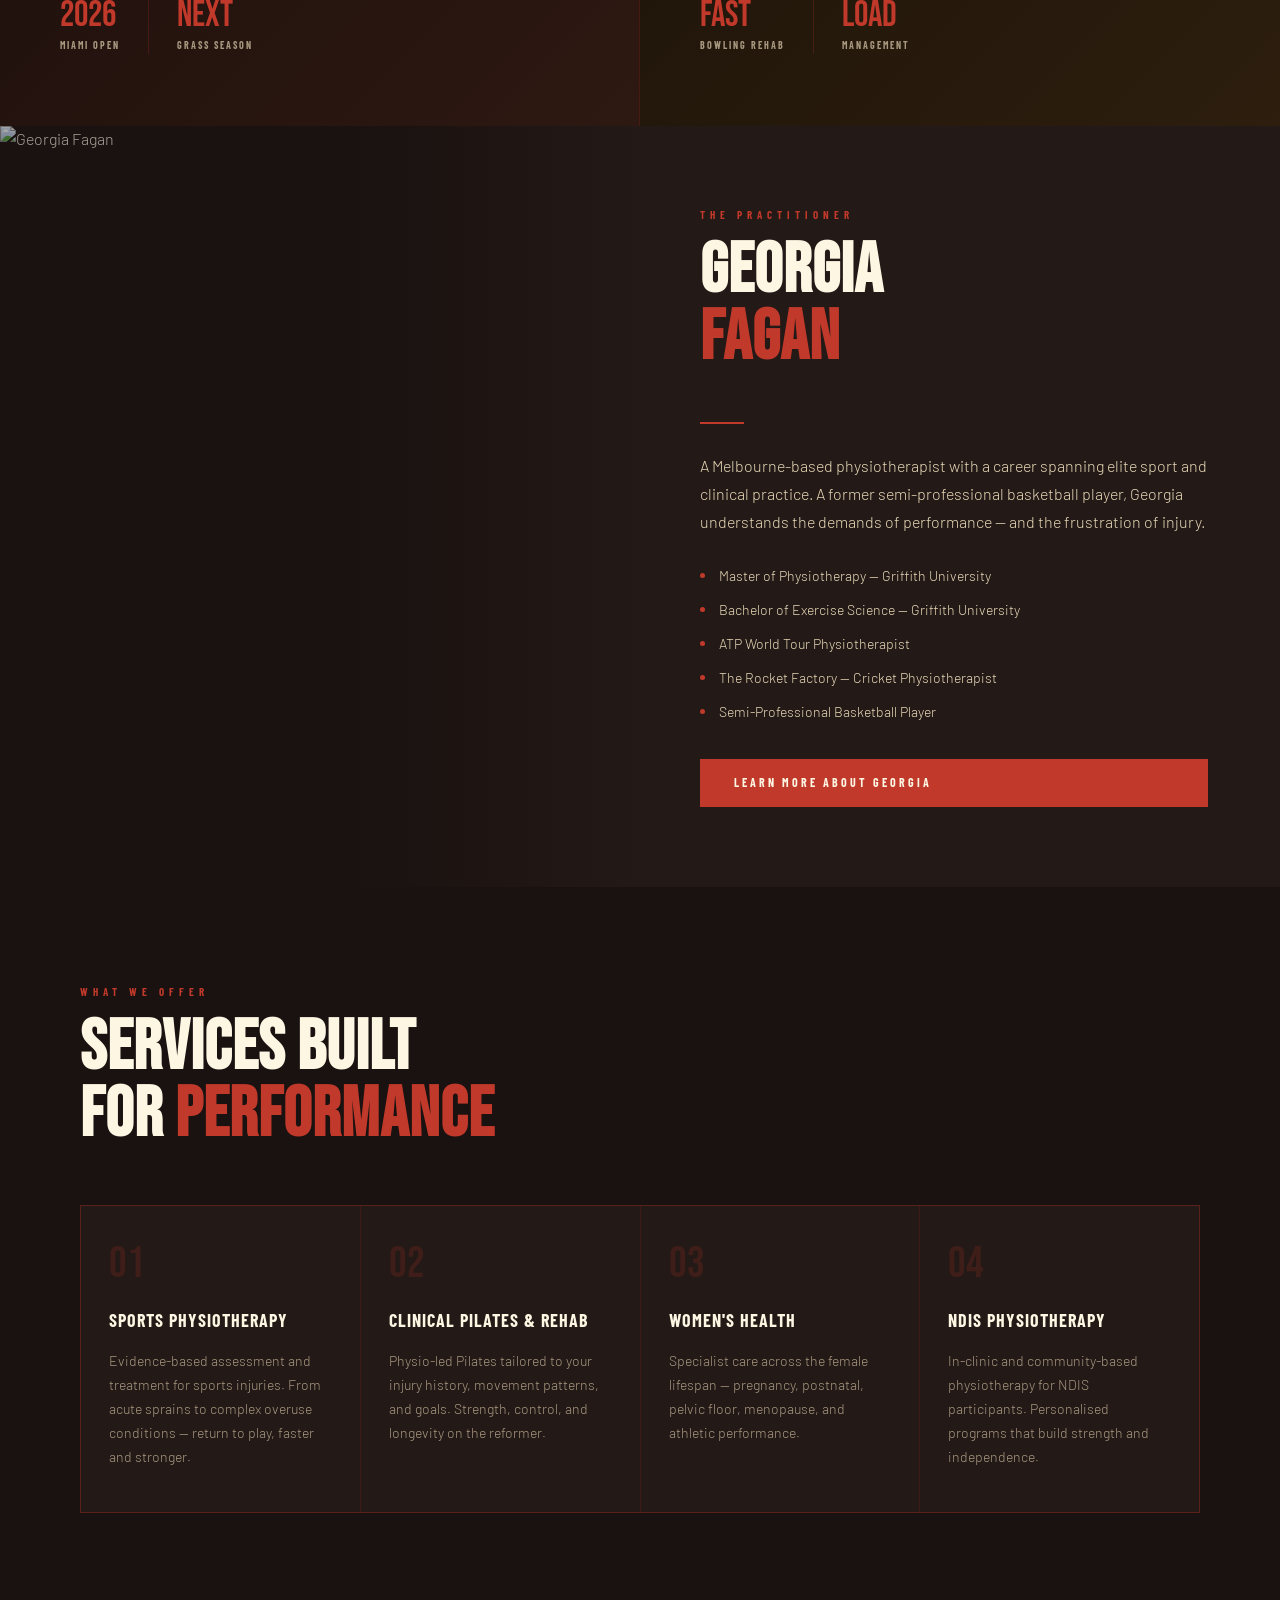
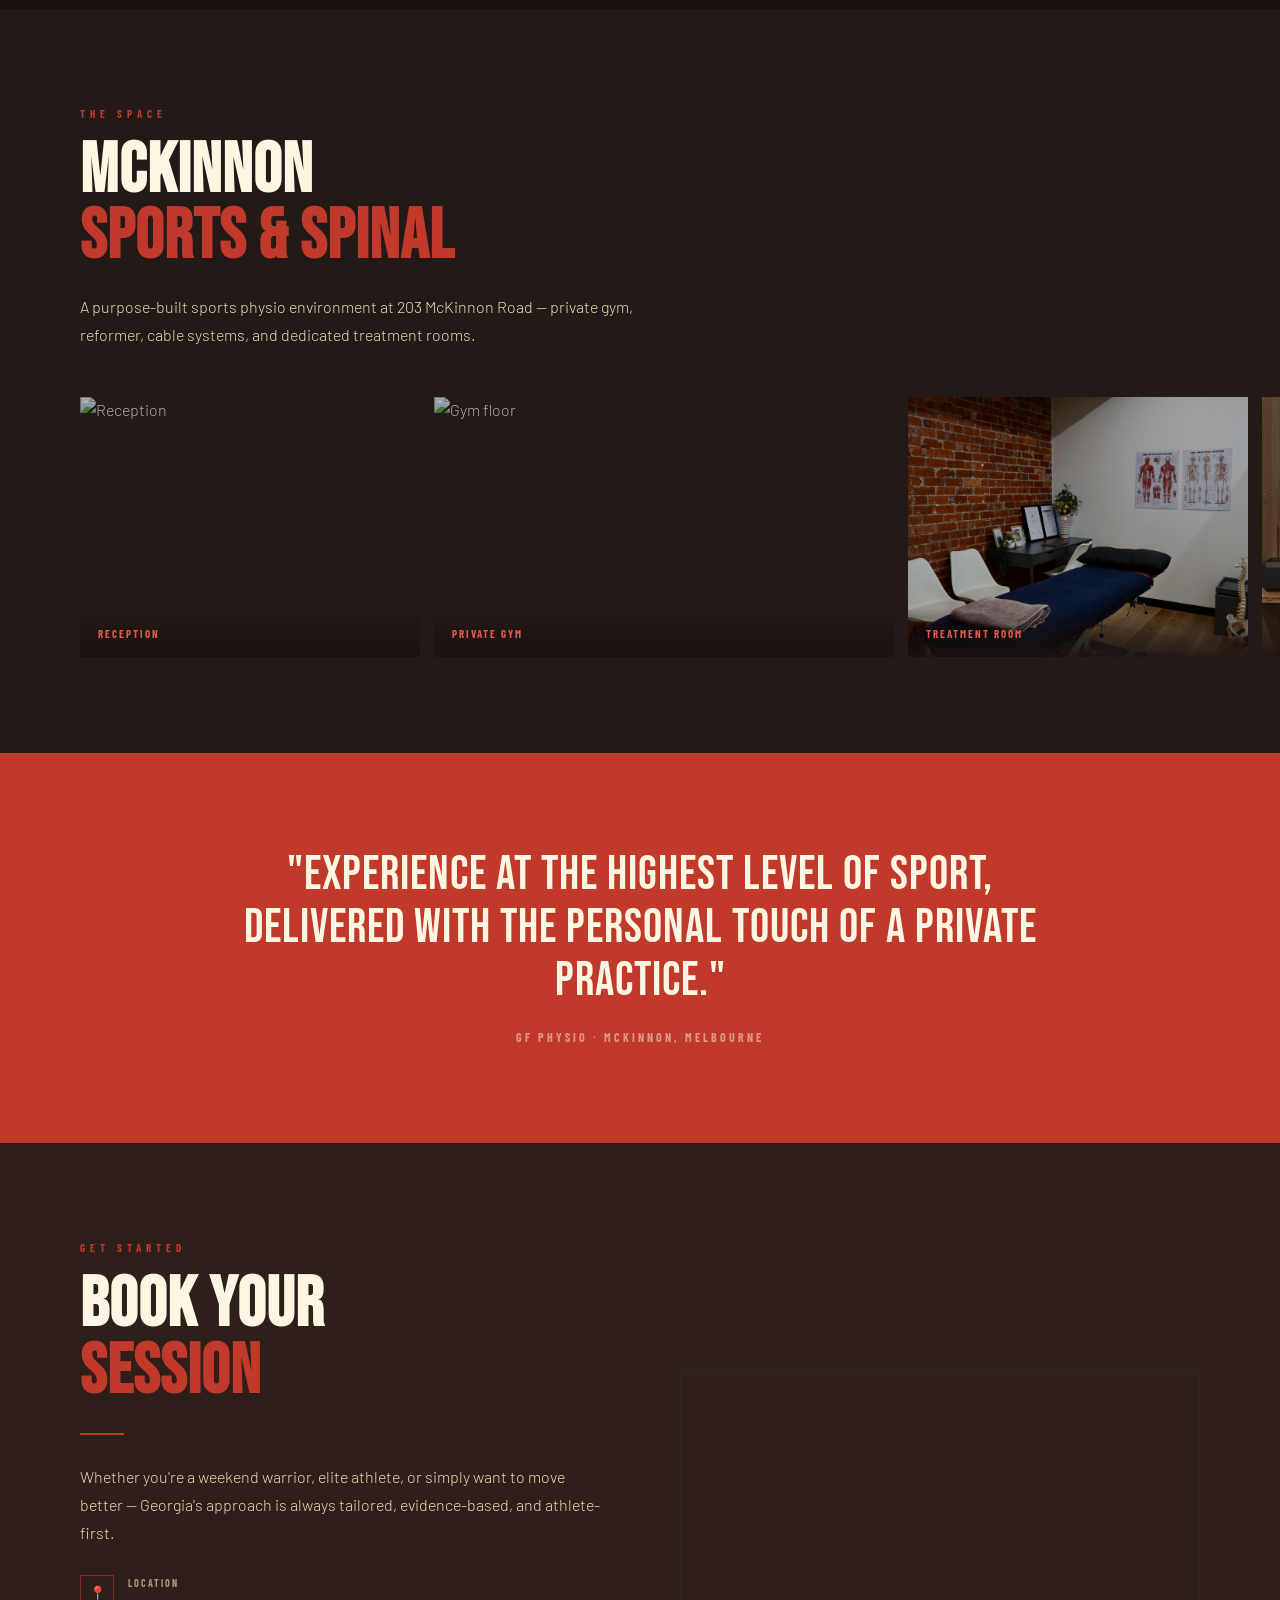
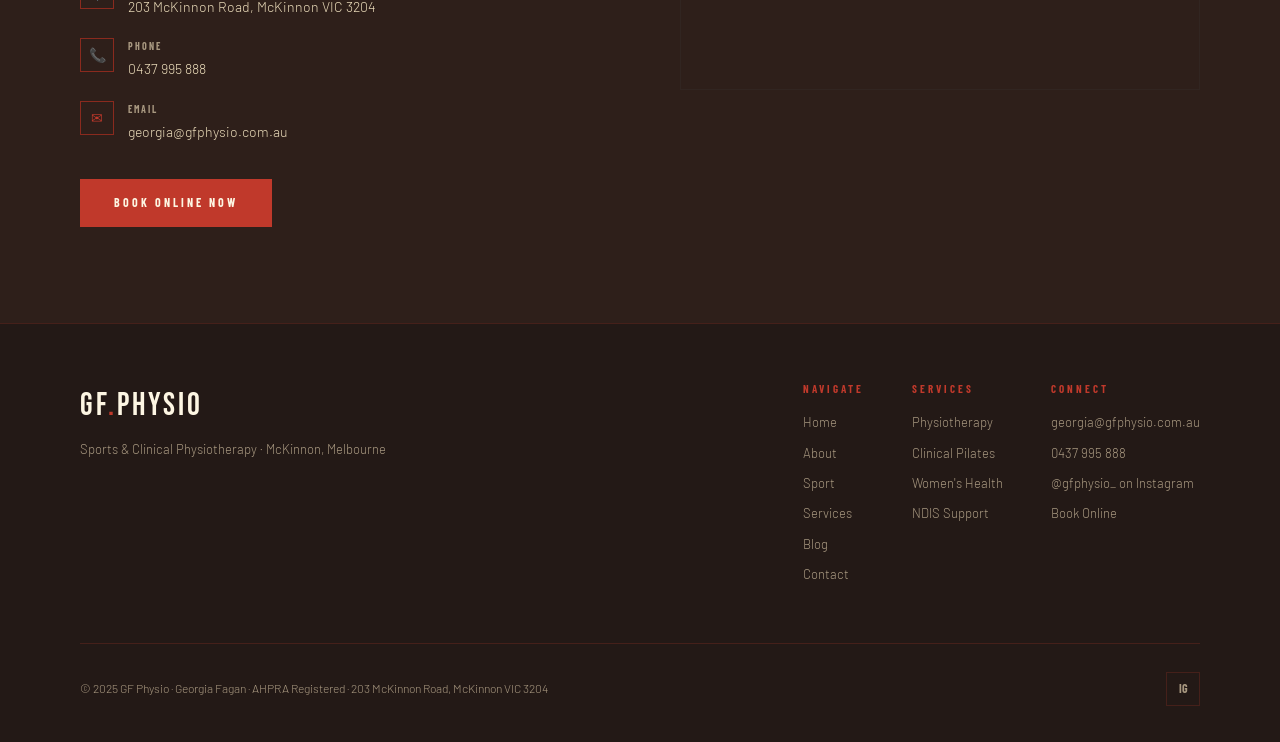
==== commit 0c6d0f62: "Add files via upload" ====
--- a/index.html
+++ b/index.html
@@ -231,9 +231,9 @@
       <div>
         <span class="sport-tag">Tennis · ATP World Tour</span>
         <h2 class="sport-title">ON THE ROAD<br>WITH THE<br>ATP TOUR</h2>
-        <p class="sport-body">In 2025 Georgia joined the ATP World Tour, completing the Miami Open before heading to Europe for the full grass court season — Queens, Wimbledon, and beyond. Courtside assessment, acute injury management, pre-match preparation, and recovery protocols at the highest level of professional tennis.</p>
+        <p class="sport-body">In 2026 Georgia joined the ATP World Tour, completing the Miami Open before heading to Europe for the full grass court season — Queens, Wimbledon, and beyond. Courtside assessment, acute injury management, pre-match preparation, and recovery protocols at the highest level of professional tennis.</p>
         <div class="sport-stats">
-          <div class="sport-stat"><div class="sport-stat-num">2025</div><div class="sport-stat-label">Miami Open</div></div>
+          <div class="sport-stat"><div class="sport-stat-num">2026</div><div class="sport-stat-label">Miami Open</div></div>
           <div class="sport-divider"></div>
           <div class="sport-stat"><div class="sport-stat-num">Next</div><div class="sport-stat-label">Grass Season</div></div>
         </div>
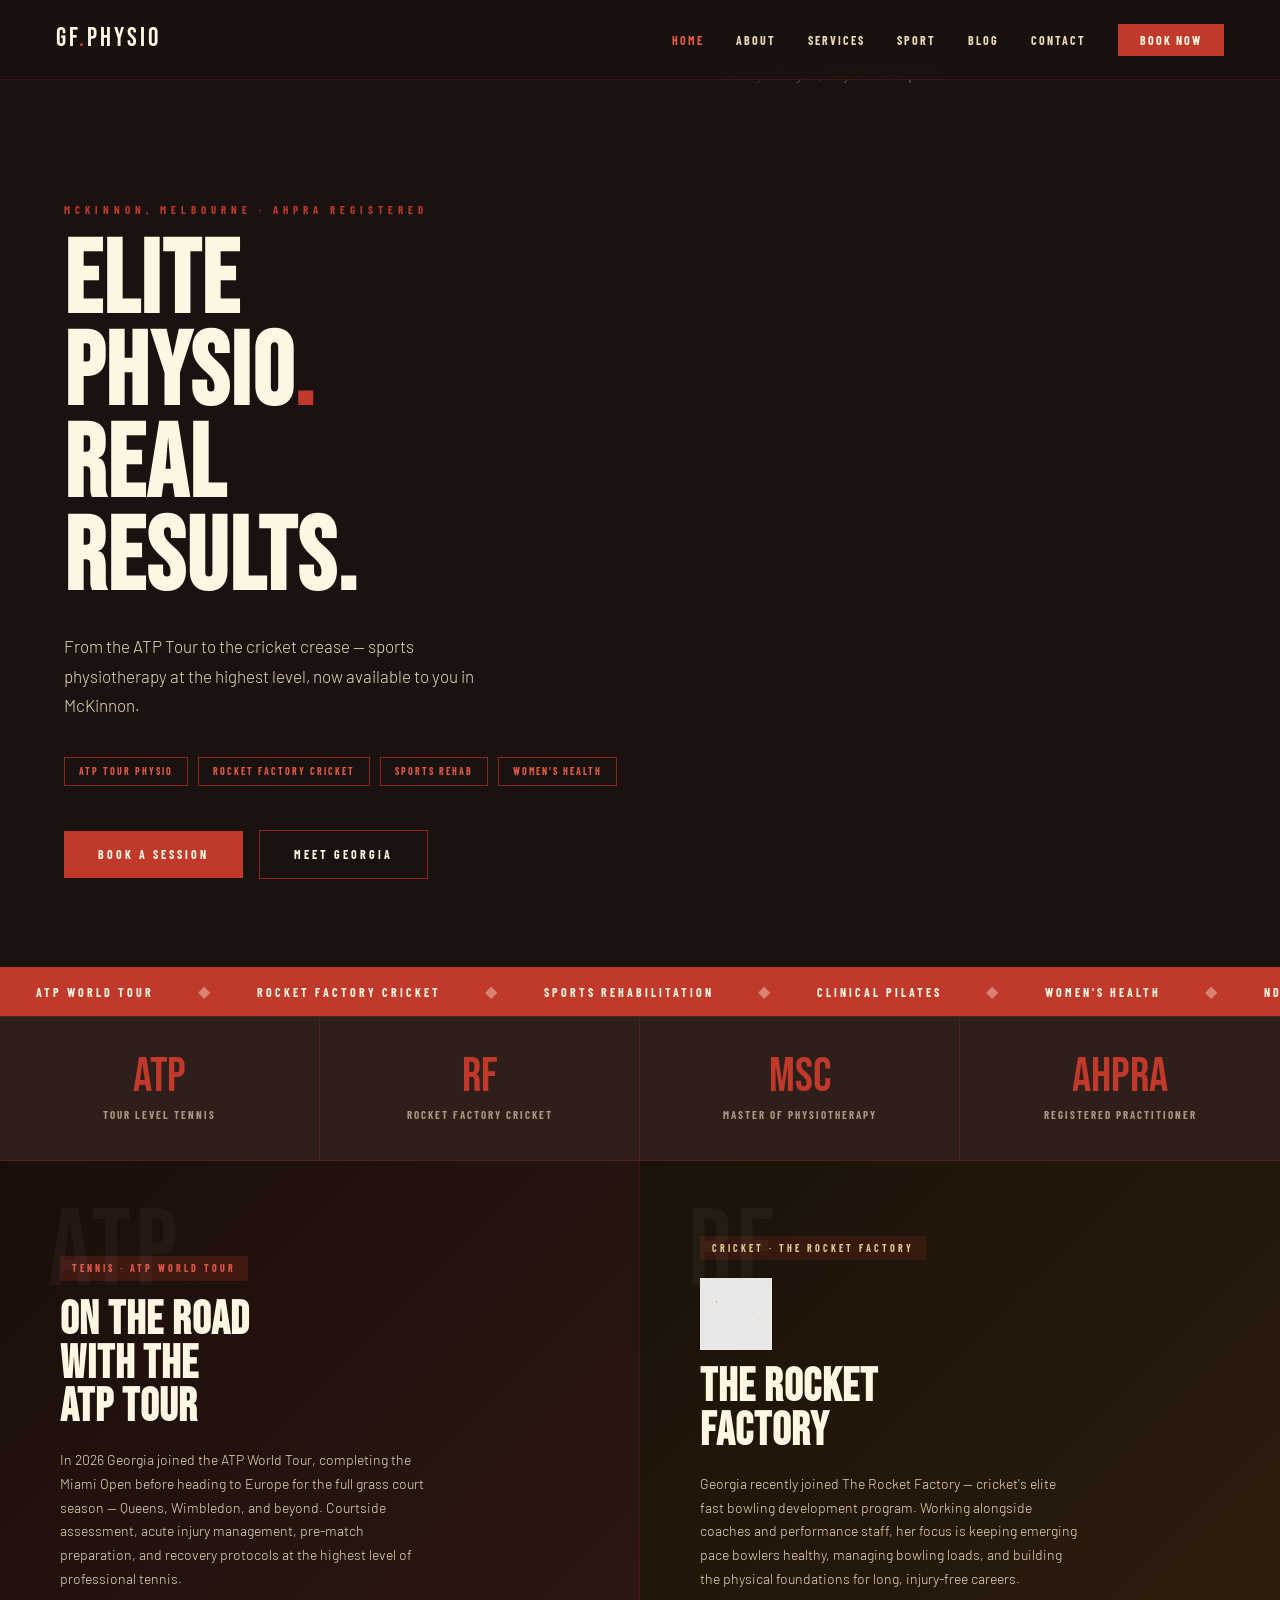
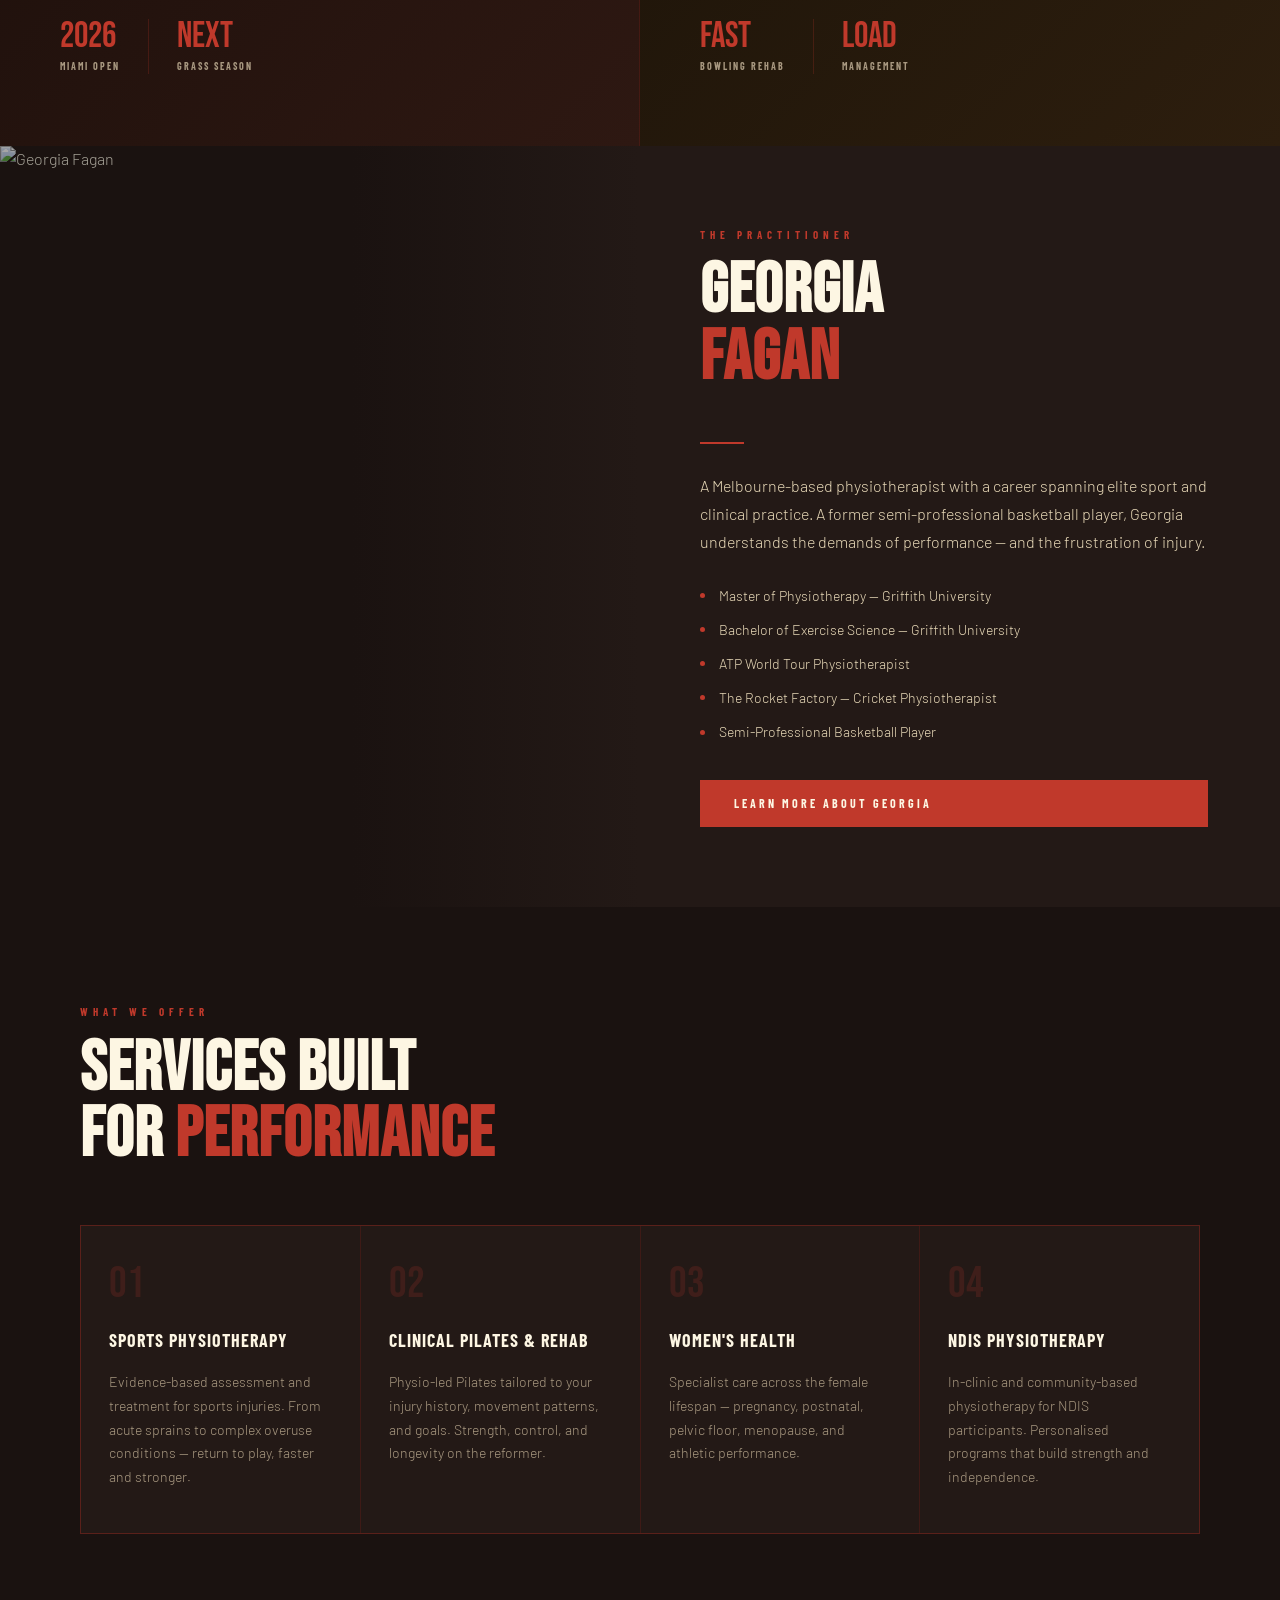
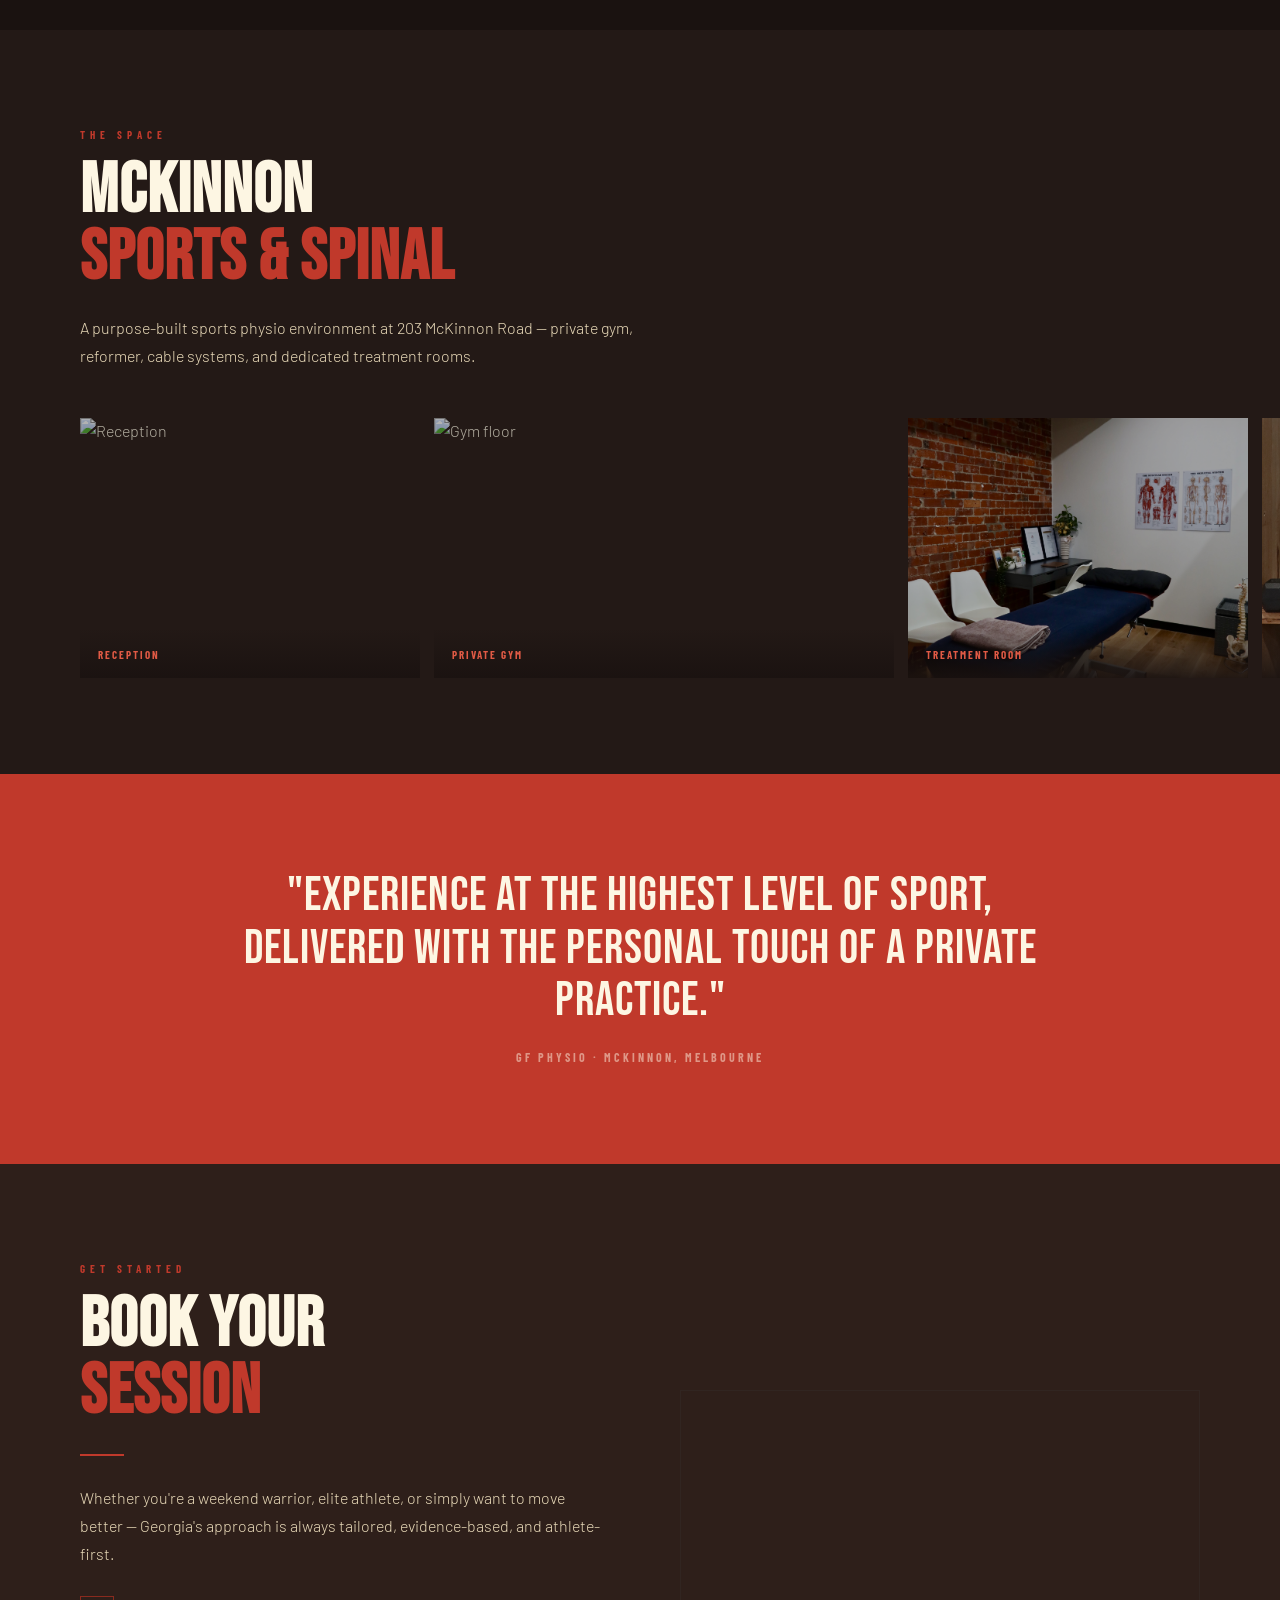
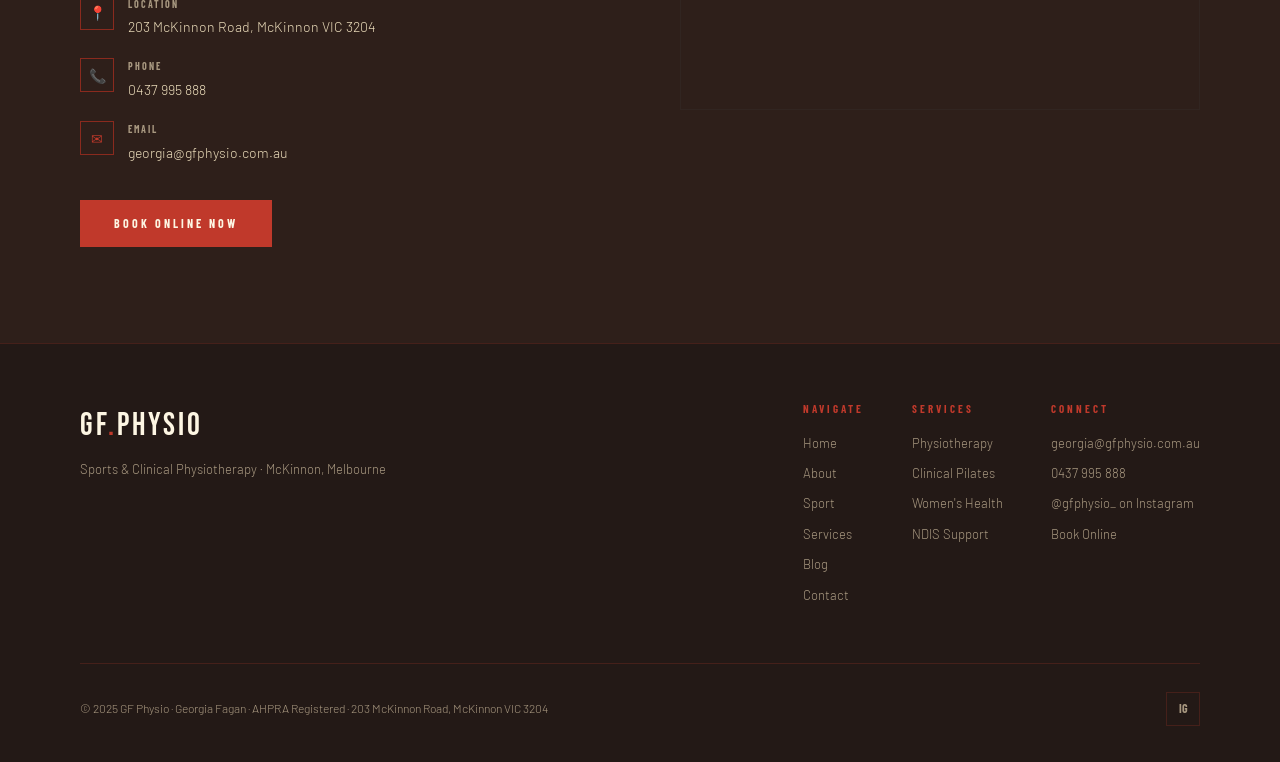
==== commit 503d3bb1: "Add files via upload" ====
--- a/index.html
+++ b/index.html
@@ -243,6 +243,7 @@
       <div class="sport-bg-text">RF</div>
       <div>
         <span class="sport-tag">Cricket · The Rocket Factory</span>
+        <img src="images/rocketfactory.png" alt="The Rocket Factory" style="width:72px;height:72px;object-fit:contain;margin-bottom:16px;opacity:0.9;filter:brightness(10);">
         <h2 class="sport-title">THE ROCKET<br>FACTORY</h2>
         <p class="sport-body">Georgia recently joined The Rocket Factory — cricket's elite fast bowling development program. Working alongside coaches and performance staff, her focus is keeping emerging pace bowlers healthy, managing bowling loads, and building the physical foundations for long, injury-free careers.</p>
         <div class="sport-stats">
@@ -321,7 +322,7 @@
         <div class="clinic-img wide"><img src="images/gym1.jpg" alt="Gym floor"><div class="clinic-label">Private Gym</div></div>
         <div class="clinic-img"><img src="images/treatment.jpg" alt="Treatment room"><div class="clinic-label">Treatment Room</div></div>
         <div class="clinic-img wide"><img src="images/gym2.jpg" alt="Equipment"><div class="clinic-label">Equipment</div></div>
-        <div class="clinic-img"><img src="images/corridor.jpg" alt="Corridor"><div class="clinic-label">The Clinic</div></div>
+        <div class="clinic-img"><img src="images/reception.jpg" alt="Corridor"><div class="clinic-label">The Clinic</div></div>
       </div>
     </div>
   </section>
